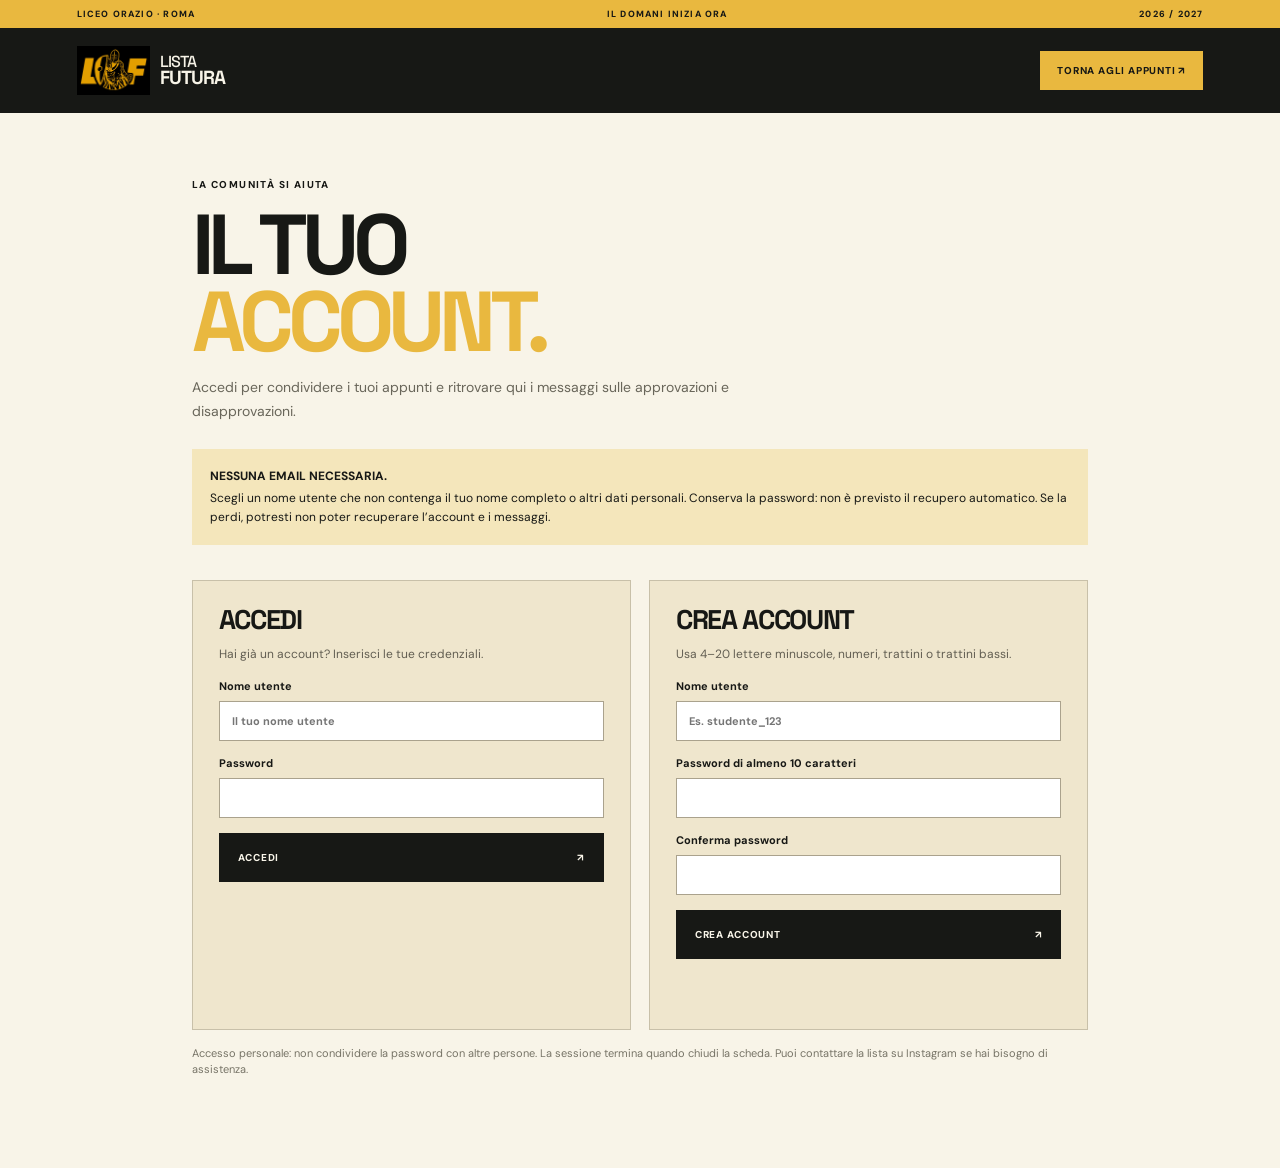
==== account.html @ fdcf146a "Add files via upload" ====
<!doctype html><html lang="it"><head><meta charset="utf-8"><meta name="viewport" content="width=device-width, initial-scale=1"><meta name="theme-color" content="#171815"><title>Account e posta — Lista Futura</title><link rel="stylesheet" href="style.css?v=20261104h"><style>
.account-wrap{max-width:1050px;margin:auto;padding:65px 6% 90px}.account-wrap h1{font-size:clamp(50px,7vw,85px);line-height:.9;letter-spacing:-.07em;margin:16px 0}.intro{font-size:14px;line-height:1.7;color:#69665a;max-width:620px}.auth-grid{display:grid;grid-template-columns:1fr 1fr;gap:18px;margin-top:35px}.auth-card{background:#efe6cd;border:1px solid #c8c0a9;padding:26px}.auth-card h2,.mail-heading h2{font-size:27px;letter-spacing:-.05em}.auth-card p{font-size:12px;line-height:1.6;color:#625e52;margin:12px 0}.auth-card label{display:block;font-size:11px;font-weight:700;margin:15px 0}.auth-card input{display:block;margin-top:8px;border:1px solid #aaa28d;background:#fff;padding:12px;width:100%}.auth-card .button{width:100%}.notice-info{margin-top:25px;padding:18px;background:#f4e6bb;font-size:12px;line-height:1.6}.notice-info strong{display:block;margin-bottom:3px}.message{min-height:20px;margin:12px 0;font-size:12px;color:#a13324}.logged-controls{display:flex;align-items:end;justify-content:space-between;gap:15px;margin-top:40px;border-bottom:1px solid #c8c0a9;padding-bottom:15px}.logged-controls button,.refresh{border:1px solid #aaa28d;background:none;padding:10px 12px;font-size:10px;font-weight:800}.mail-list{display:grid;gap:10px;margin-top:20px}.mail-card{background:#efe9d8;padding:22px}.mail-card span{font-size:10px;font-weight:800;letter-spacing:.1em}.mail-card p{font-size:14px;line-height:1.6;margin-top:10px}.empty{background:#eee8d7;text-align:center;padding:30px;font-size:13px}.mail-actions{margin-top:24px;display:flex;gap:12px;flex-wrap:wrap}.hidden{display:none!important}.auth-card button:disabled{opacity:.6}.subtle{font-size:11px;color:#777467;line-height:1.5;margin-top:15px}@media(max-width:680px){.auth-grid{grid-template-columns:1fr}.account-wrap{padding-top:45px}.logged-controls{align-items:start;flex-direction:column}}
</style></head><body><div class="topline"><span>LICEO ORAZIO · ROMA</span><span>IL DOMANI INIZIA ORA</span><span>2026 / 2027</span></div><header class="header"><a href="index.html" class="brand"><img src="assets/logo.jpg" alt="Logo Lista Futura"><span>LISTA<br><b>FUTURA</b></span></a><a class="nav-merch" href="index.html#appunti">TORNA AGLI APPUNTI ↗</a></header><main class="account-wrap"><p class="overline">LA COMUNITÀ SI AIUTA</p><h1>IL TUO<br><em>ACCOUNT.</em></h1><p class="intro">Accedi per condividere i tuoi appunti e ritrovare qui i messaggi sulle approvazioni e disapprovazioni.</p><section id="authArea"><div class="notice-info"><strong>NESSUNA EMAIL NECESSARIA.</strong>Scegli un nome utente che non contenga il tuo nome completo o altri dati personali. Conserva la password: non è previsto il recupero automatico. Se la perdi, potresti non poter recuperare l’account e i messaggi.</div><div class="auth-grid"><div class="auth-card"><h2>ACCEDI</h2><p>Hai già un account? Inserisci le tue credenziali.</p><form id="loginForm"><label>Nome utente<input id="loginUsername" autocomplete="username" required minlength="4" maxlength="20" placeholder="Il tuo nome utente"></label><label>Password<input type="password" id="loginPassword" autocomplete="current-password" required minlength="10"></label><button class="button black" type="submit">ACCEDI <span>↗</span></button></form><p id="loginError" class="message" role="alert"></p></div><div class="auth-card"><h2>CREA ACCOUNT</h2><p>Usa 4–20 lettere minuscole, numeri, trattini o trattini bassi.</p><form id="signupForm"><label>Nome utente<input id="signupUsername" autocomplete="username" required minlength="4" maxlength="20" pattern="[a-zA-Z0-9_-]{4,20}" placeholder="Es. studente_123"></label><label>Password di almeno 10 caratteri<input type="password" id="signupPassword" autocomplete="new-password" required minlength="10" maxlength="128"></label><label>Conferma password<input type="password" id="signupConfirm" autocomplete="new-password" required minlength="10" maxlength="128"></label><button class="button black" type="submit">CREA ACCOUNT <span>↗</span></button></form><p id="signupError" class="message" role="alert"></p></div></div><p class="subtle">Accesso personale: non condividere la password con altre persone. La sessione termina quando chiudi la scheda. Puoi contattare la lista su Instagram se hai bisogno di assistenza.</p></section><section id="mailArea" class="hidden"><div class="logged-controls"><div class="mail-heading"><p class="overline" id="welcome"></p><h2>LA TUA POSTA</h2></div><div><button type="button" id="refresh">AGGIORNA</button> <button type="button" id="logout">ESCI</button></div></div><p class="subtle">Qui trovi gli aggiornamenti sugli appunti inviati con questo account.</p><p id="mailError" class="message" role="status"></p><div id="mailList" class="mail-list"></div><div class="mail-actions"><a class="button black" href="index.html#appunti">VAI AGLI APPUNTI <span>↗</span></a><a class="button" href="https://www.instagram.com/lista.futura.orazio/" target="_blank" rel="noopener">CONTATTA LA LISTA <span>↗</span></a></div></section></main><script src="account-session.js?v=20261104h"></script><script src="account.js?v=20261104h"></script></body></html>
---- style.css ----
@import url('https://fonts.googleapis.com/css2?family=DM+Sans:wght@400;500;600;700&family=Space+Grotesk:wght@400;500;600;700&display=swap');
:root{--black:#171815;--yellow:#e9b83f;--light:#f4e6bb;--cream:#f8f4e8;--muted:#777467;--line:#c8c0a9}*{box-sizing:border-box}html{scroll-behavior:smooth}body{margin:0;background:var(--cream);color:var(--black);font-family:'DM Sans',Arial,sans-serif}button,input,select{font:inherit}a{color:inherit;text-decoration:none}button{cursor:pointer}img{display:block;width:100%}button:focus-visible,a:focus-visible,summary:focus-visible{outline:3px solid #bf7900;outline-offset:3px}.wrap{max-width:1440px;margin:0 auto;padding-left:6%;padding-right:6%}.section{padding-top:95px;padding-bottom:95px;scroll-margin-top:15px}.topline{height:28px;background:var(--yellow);display:flex;align-items:center;justify-content:space-between;padding:0 6%;font-size:9px;letter-spacing:.13em;font-weight:800}.header{height:85px;background:var(--black);color:var(--cream);display:flex;align-items:center;justify-content:space-between;padding:0 6%;gap:25px}.brand{display:flex;align-items:center;gap:10px;font-family:'Space Grotesk',Arial,sans-serif;font-size:16px;line-height:.9;letter-spacing:-.06em;font-weight:500}.brand b{font-size:19px}.brand img{width:73px;height:52px;object-fit:contain}.desktop-nav{display:flex;align-items:center;gap:24px;font-size:11px;font-weight:700}.desktop-nav a:hover,.underline-link:hover{color:var(--yellow)}.header-right{display:flex;align-items:center;gap:18px}.nav-merch{background:var(--yellow);color:var(--black);padding:13px 17px;font-size:10px;letter-spacing:.08em;font-weight:800;white-space:nowrap}.nav-merch span{margin-left:18px}.menu-button{display:none;color:var(--cream);border:0;background:none;font-size:25px}.mobile-nav{display:none}.hero{height:min(750px,calc(100vh - 113px));min-height:590px;position:relative;background:#24251e;color:#fff}.hero-photo{position:absolute;inset:0;background-image:url('assets/copertina.jpg');background-size:cover;background-position:center 52%}.hero-shade{position:absolute;inset:0;background:linear-gradient(90deg,rgba(14,15,13,.86) 0%,rgba(14,15,13,.58) 50%,rgba(14,15,13,.15) 100%),linear-gradient(0deg,rgba(14,15,13,.75),transparent 40%)}.hero-content{position:relative;height:100%;display:flex;flex-direction:column;justify-content:space-between}.hero-kicker,.hero-bottom{display:flex;justify-content:space-between;padding-top:28px;font-size:9px;font-weight:700;letter-spacing:.13em}.hero-bottom{padding:0 0 28px}.hero-main{padding:25px 0 40px}.overline{font-size:10px;letter-spacing:.14em;font-weight:800}.hero-main .overline{color:var(--yellow)}h1,h2,h3,p{margin:0}h1,h2,h3{font-family:'Space Grotesk',Arial,sans-serif}h1{font-size:clamp(70px,8.7vw,130px);line-height:.85;letter-spacing:-.085em;margin:22px 0 24px}h1 em,h2 em,h3 em{font-style:normal;color:var(--yellow)}.hero-main>p:not(.overline){font-size:15px;line-height:1.7;max-width:390px;color:#f1eee5}.hero-actions{display:flex;align-items:center;gap:28px;margin-top:32px}.button{display:inline-flex;justify-content:space-between;align-items:center;gap:35px;padding:16px 19px;border:0;font-size:10px;letter-spacing:.07em;font-weight:800;min-height:49px}.button.yellow{background:var(--yellow);color:var(--black)}.button.yellow:hover{background:#f4cb67}.button.black{background:var(--black);color:var(--cream)}.button.black:hover{background:#37382e}.hero-link{font-size:10px;font-weight:800;letter-spacing:.07em;border-bottom:1px solid white;padding:12px 0}.hero-link span{margin-left:20px}.marquee{overflow:hidden;background:var(--yellow);padding:16px 0;white-space:nowrap;font-family:'Space Grotesk',sans-serif;font-weight:700;letter-spacing:.08em;font-size:13px}.marquee div{width:max-content;animation:slide 30s linear infinite}.marquee span{padding:0 27px;font-size:10px}@keyframes slide{to{transform:translateX(-50%)}}.section-top{display:flex;justify-content:space-between;border-bottom:1px solid currentColor;padding-bottom:14px;font-size:10px;font-weight:800;letter-spacing:.12em}h2{font-size:clamp(48px,5.5vw,78px);line-height:.94;letter-spacing:-.07em}.about-grid{display:grid;grid-template-columns:1fr 1fr;gap:9%;padding-top:47px}.about h2{margin:17px 0 32px}.about-image{position:relative;height:410px;background:#d7c9a6;overflow:hidden}.about-image img{height:100%;object-fit:cover;object-position:center 48%}.about-image span{position:absolute;bottom:0;left:0;background:var(--yellow);padding:12px 15px;font-size:9px;letter-spacing:.1em;font-weight:800}.about-copy{padding-top:5px}.about-copy p{font-size:14px;line-height:1.85;color:#5f5e55;margin-bottom:18px}.about-copy .lead{font-size:23px;line-height:1.35;letter-spacing:-.03em;font-weight:700;color:var(--black)}.read-more{border-top:1px solid var(--line);border-bottom:1px solid var(--line);margin-top:24px}.read-more summary{cursor:pointer;list-style:none;display:flex;justify-content:space-between;padding:17px 0;font-size:10px;font-weight:800;letter-spacing:.1em}.read-more summary::-webkit-details-marker{display:none}.read-more summary span{font-size:18px;line-height:.7}.read-more[open] summary span{transform:rotate(45deg)}.read-more div{padding-top:3px}.results{margin-top:75px;padding:30px 0;border-top:1px solid var(--line);border-bottom:1px solid var(--line);display:grid;grid-template-columns:repeat(2,1fr) 1.2fr;gap:20px;align-items:center}.results div{display:flex;flex-direction:column;gap:6px}.results strong{font-family:'Space Grotesk';font-size:58px;letter-spacing:-.08em;line-height:1}.results span,.results p{font-size:10px;font-weight:800;letter-spacing:.09em}.results p{line-height:1.7;color:#7b7869}.candidates{display:grid;grid-template-columns:1fr 1.3fr;gap:10%;margin-top:75px}.candidates h3{font-size:42px;letter-spacing:-.06em;line-height:1;margin-top:15px}.candidate-list>div{display:grid;grid-template-columns:35px 1fr auto;gap:10px;align-items:center;padding:14px 0;border-bottom:1px solid var(--line)}.candidate-list span,.candidate-list small{font-size:10px;font-weight:700;color:#817d6c;letter-spacing:.06em}.candidate-list strong{font-size:14px}.proposals{background:var(--light)}.proposal-heading{display:grid;grid-template-columns:1fr .8fr;gap:12%;padding:55px 0 48px}.proposal-heading h2{margin-top:16px;font-size:clamp(56px,7vw,102px)}.proposal-heading>div:last-child p{font-size:14px;line-height:1.8;margin-bottom:14px}.proposal-heading>div:last-child strong{font-size:11px;letter-spacing:.12em}.proposal-grid{display:grid;grid-template-columns:repeat(3,1fr);border-top:1px solid #b8aa85;border-left:1px solid #b8aa85}.proposal-grid article{padding:25px;min-height:270px;border-right:1px solid #b8aa85;border-bottom:1px solid #b8aa85}.proposal-grid article>span{font-size:9px;font-weight:800;letter-spacing:.12em}.proposal-grid h3{font-size:31px;letter-spacing:-.06em;line-height:.95;margin:32px 0 14px}.proposal-grid p{font-size:12px;color:#625c4c;line-height:1.7;max-width:300px}.cup-section{display:grid;grid-template-columns:1fr 1fr;min-height:650px;background:var(--black);color:var(--cream)}.cup-image{position:relative;min-height:550px;overflow:hidden}.cup-image img{position:absolute;height:100%;width:100%;object-fit:cover;object-position:center}.cup-copy{padding:80px 12% 80px 10%;display:flex;flex-direction:column;justify-content:center}.cup-copy .overline{color:var(--yellow)}.cup-copy h2{font-size:clamp(65px,7vw,100px);margin:20px 0}.cup-copy>p:not(.overline){font-size:14px;line-height:1.8;color:#c7c4b7;max-width:420px}.cup-dates{margin:33px 0}.cup-dates div{display:flex;justify-content:space-between;gap:15px;padding:13px 0;border-bottom:1px solid #54554c;font-size:10px;letter-spacing:.05em}.cup-dates span{color:#b3b1a5}.cup-dates strong{text-align:right}.cup-copy .button{align-self:flex-start}.merch-heading,.notes-heading,.news-heading{display:flex;justify-content:space-between;align-items:end;gap:40px;margin:48px 0 38px}.merch-heading h2,.notes-heading h2,.news-heading h2{margin-top:15px}.merch-heading>p,.notes-heading>p{max-width:310px;font-size:14px;line-height:1.7;color:#706e62}.product-grid{display:grid;grid-template-columns:repeat(3,1fr);gap:18px}.product-photo{height:365px;position:relative;background:white;overflow:hidden}.product-photo img{height:100%;width:100%;object-fit:contain}.product-photo>span{position:absolute;top:15px;left:15px;font-size:9px;letter-spacing:.1em;font-weight:800}.product-meta{display:flex;justify-content:space-between;align-items:end;padding:20px 0 13px}.product-meta small{font-size:9px;font-weight:800;letter-spacing:.12em;color:#898578}.product-meta h3{font-size:23px;letter-spacing:-.05em;margin-top:6px}.product-meta>strong{font-family:'Space Grotesk';font-size:20px}.product-switch{display:flex;gap:8px}.product-switch button{border:1px solid #bdb7a5;background:transparent;font-size:9px;font-weight:800;padding:8px 12px}.product-switch button.active{background:var(--black);color:white;border-color:var(--black)}.merch-contact{margin-top:40px;padding:22px 25px;background:var(--light);display:flex;align-items:center;justify-content:space-between;gap:20px}.merch-contact strong{font-family:'Space Grotesk';font-size:18px;letter-spacing:-.03em}.merch-contact p{font-size:12px;line-height:1.5;margin-top:6px}.unavailable{opacity:.58;cursor:not-allowed}.conventions{background:var(--yellow)}.convention-grid{display:grid;grid-template-columns:1fr 1fr;gap:12%;align-items:center}.convention-grid h2{font-size:clamp(60px,6vw,92px);margin:20px 0}.convention-grid h2 em{color:var(--cream)}.convention-grid>div:first-child>p:not(.overline){font-size:15px;line-height:1.7;max-width:380px;margin-bottom:26px}.card-art{background:var(--black);color:var(--yellow);min-height:285px;transform:rotate(-3deg);padding:35px;display:flex;flex-direction:column;justify-content:space-between;box-shadow:12px 12px 0 rgba(28,28,20,.17)}.card-art>span{font-family:'Space Grotesk';font-size:clamp(25px,3vw,44px);line-height:.95;font-weight:700;letter-spacing:-.06em}.card-art div{display:flex;align-items:end;justify-content:space-between}.card-art b{font-family:'Space Grotesk';font-size:56px;line-height:.8;font-style:italic;letter-spacing:-.1em}.card-art small{font-size:9px;font-weight:800;letter-spacing:.1em;line-height:1.5;text-align:right}.convention-note{font-size:9px;font-weight:800;letter-spacing:.1em;margin-top:35px}.notice{background:var(--light);padding:15px;font-size:12px;line-height:1.5;margin-bottom:22px}.notes-toolbar{display:flex;justify-content:space-between;align-items:center;gap:15px;margin-bottom:20px}.filters{display:flex;flex-wrap:wrap;gap:7px}.filter{background:transparent;border:1px solid #bcb7a4;padding:10px 14px;font-size:11px}.filter.active,.filter:hover{background:var(--black);color:#fff;border-color:var(--black)}.add-note{white-space:nowrap}.note-grid{display:grid;grid-template-columns:repeat(3,1fr);gap:12px}.note-card{background:#eee9d9;min-height:165px;padding:20px;display:flex;flex-direction:column}.note-top{display:flex;justify-content:space-between;align-items:center}.note-subject{font-size:9px;letter-spacing:.1em;font-weight:800;text-transform:uppercase;background:var(--yellow);padding:7px}.note-icon{font-weight:700}.note-card h3{font-size:20px;letter-spacing:-.04em;margin:18px 0 6px}.note-card p{font-size:11px;color:#777467;overflow-wrap:anywhere}.note-actions{margin-top:auto;padding-top:16px;display:flex;gap:15px}.note-actions a,.note-actions button{border:0;padding:0;background:none;font-size:10px;font-weight:700;text-decoration:underline}.note-actions button{color:#934126}.empty-state{grid-column:1/-1;text-align:center;background:#eee9d9;padding:35px;font-size:13px}.news{background:#ece4d1}.news-heading{align-items:end}.underline-link{font-size:10px;font-weight:800;letter-spacing:.06em;border-bottom:1px solid;padding-bottom:8px}.news-grid{display:grid;grid-template-columns:repeat(3,1fr);gap:17px}.news-grid article{background:var(--cream)}.news-grid img{height:260px;object-fit:cover}.news-grid article:nth-child(2) img{object-position:center 48%}.news-grid article:nth-child(3) img{object-position:center 25%}.news-grid article>div{padding:22px}.news-grid span{font-size:9px;font-weight:800;letter-spacing:.09em;color:#898373}.news-grid h3{font-size:22px;letter-spacing:-.05em;line-height:1.05;margin:15px 0 12px}.news-grid p{font-size:12px;line-height:1.6;color:#716e60}.closing{background:var(--black);color:var(--cream);padding:80px 0}.closing-inner{display:flex;align-items:end;justify-content:space-between;gap:25px}.closing h2{font-size:clamp(58px,7vw,100px);margin:16px 0}.closing-inner>div>p:last-child{color:#c3c0b4;font-size:14px}.footer{background:var(--cream);min-height:150px;display:flex;align-items:center;justify-content:space-between;gap:20px}.footer .brand img{background:black}.footer p,.footer>a:not(.brand),.footer>span{font-size:9px;font-weight:800;letter-spacing:.1em;line-height:1.7}.footer>span{color:#8c897d}.overlay{position:fixed;inset:0;background:rgba(0,0,0,.65);z-index:20;visibility:hidden;opacity:0;transition:.2s}.overlay.visible{visibility:visible;opacity:1}.modal{position:fixed;left:50%;top:50%;transform:translate(-50%,-45%);width:min(480px,calc(100% - 30px));max-height:90vh;overflow:auto;background:var(--cream);z-index:21;padding:30px;visibility:hidden;opacity:0;transition:.2s}.modal.open{visibility:visible;opacity:1;transform:translate(-50%,-50%)}.modal-head{display:flex;justify-content:space-between;border-bottom:1px solid var(--line);padding-bottom:20px}.modal h2{font-size:35px;margin-top:10px}.close{border:0;background:none;font-size:32px;line-height:1}.modal-info{font-size:12px;line-height:1.6;color:#716e60;margin:20px 0}.modal label{display:block;font-size:11px;font-weight:700;margin:16px 0}.modal label small{font-weight:400}.modal input,.modal select{display:block;width:100%;padding:12px;margin-top:8px;border:1px solid #bdb7a5;background:white}.modal input[type=file]{font-size:11px}.modal form>.button{width:100%}.toast{position:fixed;bottom:20px;left:50%;transform:translate(-50%,15px);background:var(--black);color:white;padding:13px 20px;font-size:12px;z-index:30;opacity:0;transition:.2s;pointer-events:none}.toast.show{opacity:1;transform:translate(-50%,0)}
@media(max-width:1100px){.desktop-nav{gap:13px;font-size:10px}.header{padding:0 4%}.wrap{padding-left:5%;padding-right:5%}.product-photo{height:300px}}
@media(max-width:760px){.topline span:first-child,.topline span:last-child{display:none}.topline{justify-content:center}.header{height:72px}.brand img{width:62px;height:44px}.desktop-nav{display:none}.menu-button{display:block}.mobile-nav{background:var(--black);color:var(--cream);padding:15px 5% 25px;grid-template-columns:1fr 1fr;gap:18px;font-size:12px;font-weight:700}.mobile-nav.open{display:grid}.hero{height:650px;min-height:0}.hero-photo{background-position:60% center}.hero-shade{background:linear-gradient(90deg,rgba(14,15,13,.78),rgba(14,15,13,.35)),linear-gradient(0deg,rgba(14,15,13,.7),transparent 55%)}.hero h1{font-size:clamp(60px,12.5vw,90px)}.hero-kicker,.hero-bottom{font-size:8px}.hero-kicker span:last-child{display:none}.hero-actions{gap:18px}.hero-link{font-size:9px}.section{padding-top:65px;padding-bottom:65px}.about-grid{grid-template-columns:1fr;gap:28px;padding-top:35px}.about-image{height:350px}.results{grid-template-columns:repeat(2,1fr);gap:10px;margin-top:45px}.results strong{font-size:42px}.results span{font-size:8px}.results p{grid-column:1/-1;margin-top:10px}.candidates{grid-template-columns:1fr;gap:25px;margin-top:50px}.proposal-heading{grid-template-columns:1fr;gap:25px;padding:38px 0}.proposal-grid{grid-template-columns:1fr 1fr}.proposal-grid article{min-height:230px;padding:20px}.proposal-grid h3{font-size:26px;margin:25px 0 12px}.cup-section{grid-template-columns:1fr}.cup-image{min-height:370px;max-height:400px}.cup-copy{padding:55px 6%}.merch-heading,.notes-heading,.news-heading{display:block;margin:35px 0 25px}.merch-heading>p,.notes-heading>p{margin-top:18px}.product-grid{gap:10px}.product-photo{height:190px}.product-meta h3{font-size:17px}.product-meta>strong{font-size:16px}.product-meta small{font-size:8px}.product-switch button{padding:8px;font-size:8px}.merch-contact{flex-direction:column;align-items:start}.merch-contact .button{width:100%}.convention-grid{grid-template-columns:1fr;gap:40px}.card-art{margin:0 8px}.notes-toolbar{align-items:start;flex-direction:column}.note-grid{grid-template-columns:1fr 1fr}.news-heading .underline-link{display:inline-block;margin-top:25px}.news-grid{grid-template-columns:1fr}.news-grid img{height:280px}.closing-inner{align-items:start;flex-direction:column}.closing .button{margin-top:10px}.footer{padding-top:30px;padding-bottom:30px;display:grid;grid-template-columns:1fr 1fr}.footer>span{text-align:right}}
@media(max-width:430px){.header .brand span{display:none}.hero h1{font-size:58px}.hero-actions{align-items:start;flex-direction:column}.hero-link{padding-top:0}.hero-bottom span:first-child{display:none}.hero-bottom{justify-content:end}.proposal-grid{grid-template-columns:1fr}.proposal-grid article{min-height:0}.product-grid{grid-template-columns:1fr}.product-photo{height:340px}.product{padding-bottom:18px}.note-grid{grid-template-columns:1fr}.section-top{font-size:8px;gap:10px}.section-top span:last-child{text-align:right}.candidate-list strong{font-size:12px}}
@media(prefers-reduced-motion:reduce){html{scroll-behavior:auto}.marquee div{animation:none}}
.news-grid article:nth-child(3) img{object-fit:contain;object-position:center;background:#171815}
.modal .consent-label{display:flex;align-items:flex-start;gap:10px;font-weight:400;line-height:1.5}.modal .consent-label input{width:auto;flex:none;margin:2px 0 0}.modal button:disabled{opacity:.6;cursor:wait}.note-actions a[aria-disabled=true]{pointer-events:none;opacity:.6}

.file-help{display:block;margin-top:7px;color:#716e60;font-size:11px;font-weight:400;line-height:1.4}.selected-files{font-size:11px;color:#716e60;margin:8px 0 14px}.selected-files div{display:flex;justify-content:space-between;gap:15px;padding:7px 0;border-bottom:1px solid #d5cebb}.selected-files span{overflow-wrap:anywhere}.selected-files button{border:0;background:none;text-decoration:underline;font-size:11px;color:#934126}.note-actions{flex-wrap:wrap}

/* Collegamenti rapidi per desktop e telefono. */
.hero-actions{flex-wrap:wrap}.back-to-top{position:fixed;right:20px;bottom:20px;z-index:9;width:48px;height:48px;display:flex;align-items:center;justify-content:center;background:var(--yellow);border:2px solid var(--black);color:var(--black);font-size:25px;font-weight:700;line-height:1;box-shadow:3px 3px 0 var(--black);transition:transform .15s,background .15s}.back-to-top:hover{background:#f4cb67;transform:translateY(-3px)}@media(max-width:430px){.back-to-top{right:14px;bottom:14px;width:43px;height:43px;font-size:23px}.hero-actions{gap:14px}.hero-actions .hero-link{padding-bottom:5px}}

.notes-admin-link{margin:0 0 20px;font-size:11px;color:#716e60}.notes-admin-link a{margin-left:6px;font-weight:800;letter-spacing:.05em;color:#171815;border-bottom:1px solid;padding-bottom:3px}
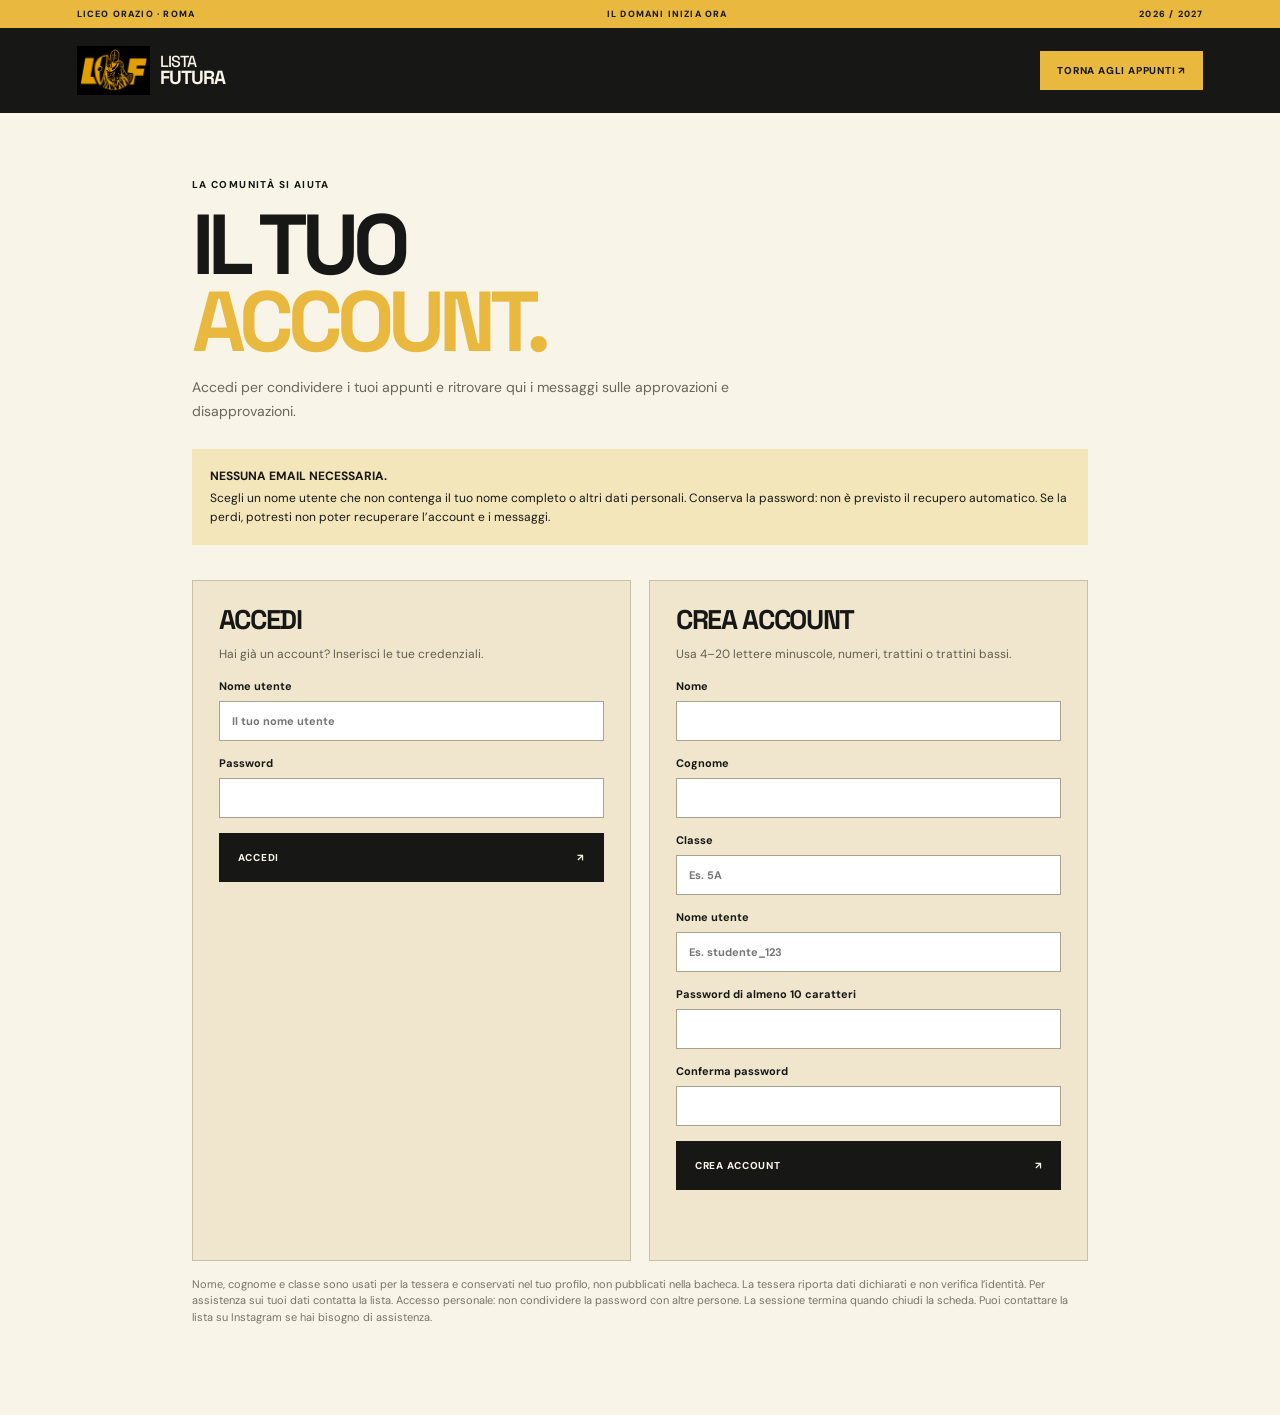
==== commit 934ac481: "Add files via upload" ====
--- a/account.html
+++ b/account.html
@@ -1,3 +1,4 @@
-<!doctype html><html lang="it"><head><meta charset="utf-8"><meta name="viewport" content="width=device-width, initial-scale=1"><meta name="theme-color" content="#171815"><title>Account e posta — Lista Futura</title><link rel="stylesheet" href="style.css?v=20261104h"><style>
+<!doctype html><html lang="it"><head><meta charset="utf-8"><meta name="viewport" content="width=device-width, initial-scale=1"><meta name="theme-color" content="#171815"><title>Account e posta — Lista Futura</title><link rel="stylesheet" href="style.css?v=20261105b"><style>
 .account-wrap{max-width:1050px;margin:auto;padding:65px 6% 90px}.account-wrap h1{font-size:clamp(50px,7vw,85px);line-height:.9;letter-spacing:-.07em;margin:16px 0}.intro{font-size:14px;line-height:1.7;color:#69665a;max-width:620px}.auth-grid{display:grid;grid-template-columns:1fr 1fr;gap:18px;margin-top:35px}.auth-card{background:#efe6cd;border:1px solid #c8c0a9;padding:26px}.auth-card h2,.mail-heading h2{font-size:27px;letter-spacing:-.05em}.auth-card p{font-size:12px;line-height:1.6;color:#625e52;margin:12px 0}.auth-card label{display:block;font-size:11px;font-weight:700;margin:15px 0}.auth-card input{display:block;margin-top:8px;border:1px solid #aaa28d;background:#fff;padding:12px;width:100%}.auth-card .button{width:100%}.notice-info{margin-top:25px;padding:18px;background:#f4e6bb;font-size:12px;line-height:1.6}.notice-info strong{display:block;margin-bottom:3px}.message{min-height:20px;margin:12px 0;font-size:12px;color:#a13324}.logged-controls{display:flex;align-items:end;justify-content:space-between;gap:15px;margin-top:40px;border-bottom:1px solid #c8c0a9;padding-bottom:15px}.logged-controls button,.refresh{border:1px solid #aaa28d;background:none;padding:10px 12px;font-size:10px;font-weight:800}.mail-list{display:grid;gap:10px;margin-top:20px}.mail-card{background:#efe9d8;padding:22px}.mail-card span{font-size:10px;font-weight:800;letter-spacing:.1em}.mail-card p{font-size:14px;line-height:1.6;margin-top:10px}.empty{background:#eee8d7;text-align:center;padding:30px;font-size:13px}.mail-actions{margin-top:24px;display:flex;gap:12px;flex-wrap:wrap}.hidden{display:none!important}.auth-card button:disabled{opacity:.6}.subtle{font-size:11px;color:#777467;line-height:1.5;margin-top:15px}@media(max-width:680px){.auth-grid{grid-template-columns:1fr}.account-wrap{padding-top:45px}.logged-controls{align-items:start;flex-direction:column}}
-</style></head><body><div class="topline"><span>LICEO ORAZIO · ROMA</span><span>IL DOMANI INIZIA ORA</span><span>2026 / 2027</span></div><header class="header"><a href="index.html" class="brand"><img src="assets/logo.jpg" alt="Logo Lista Futura"><span>LISTA<br><b>FUTURA</b></span></a><a class="nav-merch" href="index.html#appunti">TORNA AGLI APPUNTI ↗</a></header><main class="account-wrap"><p class="overline">LA COMUNITÀ SI AIUTA</p><h1>IL TUO<br><em>ACCOUNT.</em></h1><p class="intro">Accedi per condividere i tuoi appunti e ritrovare qui i messaggi sulle approvazioni e disapprovazioni.</p><section id="authArea"><div class="notice-info"><strong>NESSUNA EMAIL NECESSARIA.</strong>Scegli un nome utente che non contenga il tuo nome completo o altri dati personali. Conserva la password: non è previsto il recupero automatico. Se la perdi, potresti non poter recuperare l’account e i messaggi.</div><div class="auth-grid"><div class="auth-card"><h2>ACCEDI</h2><p>Hai già un account? Inserisci le tue credenziali.</p><form id="loginForm"><label>Nome utente<input id="loginUsername" autocomplete="username" required minlength="4" maxlength="20" placeholder="Il tuo nome utente"></label><label>Password<input type="password" id="loginPassword" autocomplete="current-password" required minlength="10"></label><button class="button black" type="submit">ACCEDI <span>↗</span></button></form><p id="loginError" class="message" role="alert"></p></div><div class="auth-card"><h2>CREA ACCOUNT</h2><p>Usa 4–20 lettere minuscole, numeri, trattini o trattini bassi.</p><form id="signupForm"><label>Nome utente<input id="signupUsername" autocomplete="username" required minlength="4" maxlength="20" pattern="[a-zA-Z0-9_-]{4,20}" placeholder="Es. studente_123"></label><label>Password di almeno 10 caratteri<input type="password" id="signupPassword" autocomplete="new-password" required minlength="10" maxlength="128"></label><label>Conferma password<input type="password" id="signupConfirm" autocomplete="new-password" required minlength="10" maxlength="128"></label><button class="button black" type="submit">CREA ACCOUNT <span>↗</span></button></form><p id="signupError" class="message" role="alert"></p></div></div><p class="subtle">Accesso personale: non condividere la password con altre persone. La sessione termina quando chiudi la scheda. Puoi contattare la lista su Instagram se hai bisogno di assistenza.</p></section><section id="mailArea" class="hidden"><div class="logged-controls"><div class="mail-heading"><p class="overline" id="welcome"></p><h2>LA TUA POSTA</h2></div><div><button type="button" id="refresh">AGGIORNA</button> <button type="button" id="logout">ESCI</button></div></div><p class="subtle">Qui trovi gli aggiornamenti sugli appunti inviati con questo account.</p><p id="mailError" class="message" role="status"></p><div id="mailList" class="mail-list"></div><div class="mail-actions"><a class="button black" href="index.html#appunti">VAI AGLI APPUNTI <span>↗</span></a><a class="button" href="https://www.instagram.com/lista.futura.orazio/" target="_blank" rel="noopener">CONTATTA LA LISTA <span>↗</span></a></div></section></main><script src="account-session.js?v=20261104h"></script><script src="account.js?v=20261104h"></script></body></html>
+.profile-form{display:grid;grid-template-columns:1fr 1fr 1fr;gap:12px;margin-top:15px}.profile-form label{font-size:11px;font-weight:700}.profile-form input{display:block;width:100%;padding:11px;margin-top:7px;border:1px solid #aaa28d}.profile-form button{grid-column:1/-1;justify-self:start}.profile-form .message{grid-column:1/-1}.school-card{background:#181915;color:#f5e9c7;padding:25px;margin-top:25px;border-radius:8px;box-shadow:0 12px 28px #0002}.school-card-head{display:flex;justify-content:space-between;align-items:center;border-bottom:1px solid #ffffff55;padding-bottom:14px;font-size:10px;font-weight:800;letter-spacing:.12em}.school-card-head b{font-size:26px;color:#e4c856}.school-card-body{display:grid;grid-template-columns:1fr 1fr;gap:20px;padding:25px 0}.school-card small{font-size:9px;letter-spacing:.13em;color:#e4c856;display:block}.school-card h3{font-size:clamp(23px,4vw,38px);margin:10px 0}.school-card-partners{display:grid;gap:8px}.school-card-partners strong{font-size:16px}.school-card>p{font-size:10px;color:#b9b29b}.edit-profile{margin-top:14px;background:transparent;color:#f5e9c7;border:1px solid #b9b29b;padding:8px 10px;font-size:10px;font-weight:800}@media(max-width:680px){.profile-form{grid-template-columns:1fr}.profile-form button,.profile-form .message{grid-column:auto}.school-card-body{grid-template-columns:1fr 1fr}}
+</style></head><body><div class="topline"><span>LICEO ORAZIO · ROMA</span><span>IL DOMANI INIZIA ORA</span><span>2026 / 2027</span></div><header class="header"><a href="index.html" class="brand"><img src="assets/logo.jpg" alt="Logo Lista Futura"><span>LISTA<br><b>FUTURA</b></span></a><a class="nav-merch" href="index.html#appunti">TORNA AGLI APPUNTI ↗</a></header><main class="account-wrap"><p class="overline">LA COMUNITÀ SI AIUTA</p><h1>IL TUO<br><em>ACCOUNT.</em></h1><p class="intro">Accedi per condividere i tuoi appunti e ritrovare qui i messaggi sulle approvazioni e disapprovazioni.</p><section id="authArea"><div class="notice-info"><strong>NESSUNA EMAIL NECESSARIA.</strong>Scegli un nome utente che non contenga il tuo nome completo o altri dati personali. Conserva la password: non è previsto il recupero automatico. Se la perdi, potresti non poter recuperare l’account e i messaggi.</div><div class="auth-grid"><div class="auth-card"><h2>ACCEDI</h2><p>Hai già un account? Inserisci le tue credenziali.</p><form id="loginForm"><label>Nome utente<input id="loginUsername" autocomplete="username" required minlength="4" maxlength="20" placeholder="Il tuo nome utente"></label><label>Password<input type="password" id="loginPassword" autocomplete="current-password" required minlength="10"></label><button class="button black" type="submit">ACCEDI <span>↗</span></button></form><p id="loginError" class="message" role="alert"></p></div><div class="auth-card"><h2>CREA ACCOUNT</h2><p>Usa 4–20 lettere minuscole, numeri, trattini o trattini bassi.</p><form id="signupForm"><label>Nome<input id="signupNome" autocomplete="given-name" required maxlength="70"></label><label>Cognome<input id="signupCognome" autocomplete="family-name" required maxlength="70"></label><label>Classe<input id="signupClasse" required maxlength="12" pattern="[1-5][a-zA-Z]{1,3}" placeholder="Es. 5A"></label><label>Nome utente<input id="signupUsername" autocomplete="username" required minlength="4" maxlength="20" pattern="[a-zA-Z0-9_-]{4,20}" placeholder="Es. studente_123"></label><label>Password di almeno 10 caratteri<input type="password" id="signupPassword" autocomplete="new-password" required minlength="10" maxlength="128"></label><label>Conferma password<input type="password" id="signupConfirm" autocomplete="new-password" required minlength="10" maxlength="128"></label><button class="button black" type="submit">CREA ACCOUNT <span>↗</span></button></form><p id="signupError" class="message" role="alert"></p></div></div><p class="subtle">Nome, cognome e classe sono usati per la tessera e conservati nel tuo profilo, non pubblicati nella bacheca. La tessera riporta dati dichiarati e non verifica l’identità. Per assistenza sui tuoi dati contatta la lista. Accesso personale: non condividere la password con altre persone. La sessione termina quando chiudi la scheda. Puoi contattare la lista su Instagram se hai bisogno di assistenza.</p></section><section id="mailArea" class="hidden"><div class="logged-controls"><div class="mail-heading"><p class="overline" id="welcome"></p><h2>LA TUA POSTA</h2></div><div><button type="button" id="refresh">AGGIORNA</button> <button type="button" id="logout">ESCI</button></div></div><section class="profile-form-wrap hidden" id="profileMissing"><div class="notice-info"><strong>COMPLETA IL TUO PROFILO</strong>Per visualizzare la tua card, inserisci nome, cognome e classe. Questi dati non sono pubblicati nella bacheca.</div><form id="profileForm" class="profile-form"><label>Nome<input id="profileNome" autocomplete="given-name" maxlength="70" required></label><label>Cognome<input id="profileCognome" autocomplete="family-name" maxlength="70" required></label><label>Classe<input id="profileClasse" pattern="[1-5][a-zA-Z]{1,3}" maxlength="12" placeholder="Es. 5A" required></label><button type="submit" class="button black">SALVA PROFILO ↗</button><p id="profileError" class="message" role="alert"></p></form></section><section class="school-card hidden" id="schoolCard" aria-label="Card digitale delle convenzioni"><div class="school-card-head"><span>LISTA FUTURA · ORAZIO</span><b>LF</b></div><div class="school-card-body"><div><small>CARD DIGITALE</small><h3 id="cardName"></h3><p id="cardClass"></p></div><div class="school-card-partners"><small>CONVENZIONI</small><strong>Windrose</strong><strong>SmashTag</strong></div></div><p>Dati dichiarati dall’utente, identità non verificata.</p><button class="edit-profile" type="button" id="editProfile">MODIFICA PROFILO</button></section><p class="subtle">Qui trovi la tua card e gli aggiornamenti sugli appunti inviati con questo account.</p><p id="mailError" class="message" role="status"></p><div id="mailList" class="mail-list"></div><div class="mail-actions"><a class="button black" href="index.html#appunti">VAI AGLI APPUNTI <span>↗</span></a><a class="button" href="https://www.instagram.com/lista.futura.orazio/" target="_blank" rel="noopener">CONTATTA LA LISTA <span>↗</span></a></div></section></main><script src="account-session.js?v=20261105b"></script><script src="account.js?v=20261105b"></script></body></html>
--- a/style.css
+++ b/style.css
@@ -13,3 +13,7 @@
 .hero-actions{flex-wrap:wrap}.back-to-top{position:fixed;right:20px;bottom:20px;z-index:9;width:48px;height:48px;display:flex;align-items:center;justify-content:center;background:var(--yellow);border:2px solid var(--black);color:var(--black);font-size:25px;font-weight:700;line-height:1;box-shadow:3px 3px 0 var(--black);transition:transform .15s,background .15s}.back-to-top:hover{background:#f4cb67;transform:translateY(-3px)}@media(max-width:430px){.back-to-top{right:14px;bottom:14px;width:43px;height:43px;font-size:23px}.hero-actions{gap:14px}.hero-actions .hero-link{padding-bottom:5px}}
 
 .notes-admin-link{margin:0 0 20px;font-size:11px;color:#716e60}.notes-admin-link a{margin-left:6px;font-weight:800;letter-spacing:.05em;color:#171815;border-bottom:1px solid;padding-bottom:3px}
+
+/* Navigazione rapida e nuove sezioni */
+.section-cta{margin-top:32px}.convention-list{display:flex;align-items:center;gap:22px;flex-wrap:wrap;margin-top:38px}.convention-list span{font-size:10px;font-weight:800;letter-spacing:.12em}.convention-list strong{font-size:18px}.convention-list a{font-size:11px;font-weight:800;border-bottom:1px solid}.mobile-section-bar{display:none}.inner-page{max-width:1300px;margin:auto;padding:70px 6% 100px}.inner-page h1{font-size:clamp(55px,8vw,100px);line-height:.92;letter-spacing:-.07em;margin:18px 0}.inner-page .intro-copy{font-size:14px;color:#706e62;line-height:1.6;margin:20px 0 35px}.inner-page .product-grid,.inner-page .news-grid{margin-top:40px}.page-back{font-size:11px;font-weight:800;border-bottom:1px solid;padding-bottom:5px}.news-placeholder{height:240px;background:#e4c856;display:grid;place-items:center;font-size:48px;font-weight:900;color:#191914}.news-grid img{width:100%}.product-meta h3{line-height:1.1}.site-footer{margin-top:40px}.admin-links{display:flex;gap:12px;flex-wrap:wrap;margin-top:24px}
+@media(max-width:760px){body.has-section-bar{padding-top:50px}.mobile-section-bar{position:fixed;top:0;left:0;right:0;height:50px;z-index:1000;background:#171815;color:#f1e6c7;display:flex;align-items:center;gap:12px;padding:0 5%;border-bottom:2px solid #e5c756;box-shadow:0 2px 8px #0003}.mobile-section-bar label{font-size:9px;letter-spacing:.14em;font-weight:800;white-space:nowrap;color:#e9ce72}.mobile-section-bar select{appearance:none;flex:1;min-width:0;background:transparent;color:#fff;border:0;padding:10px 0;font-size:14px;font-weight:700}.mobile-section-bar option{color:#171815;background:white}.mobile-section-bar span{color:#e9ce72}.section,.cup-section,#inizio{scroll-margin-top:52px}.convention-list{align-items:flex-start;flex-direction:column;gap:13px}.inner-page{padding-top:45px}.inner-page .news-grid{grid-template-columns:1fr}}
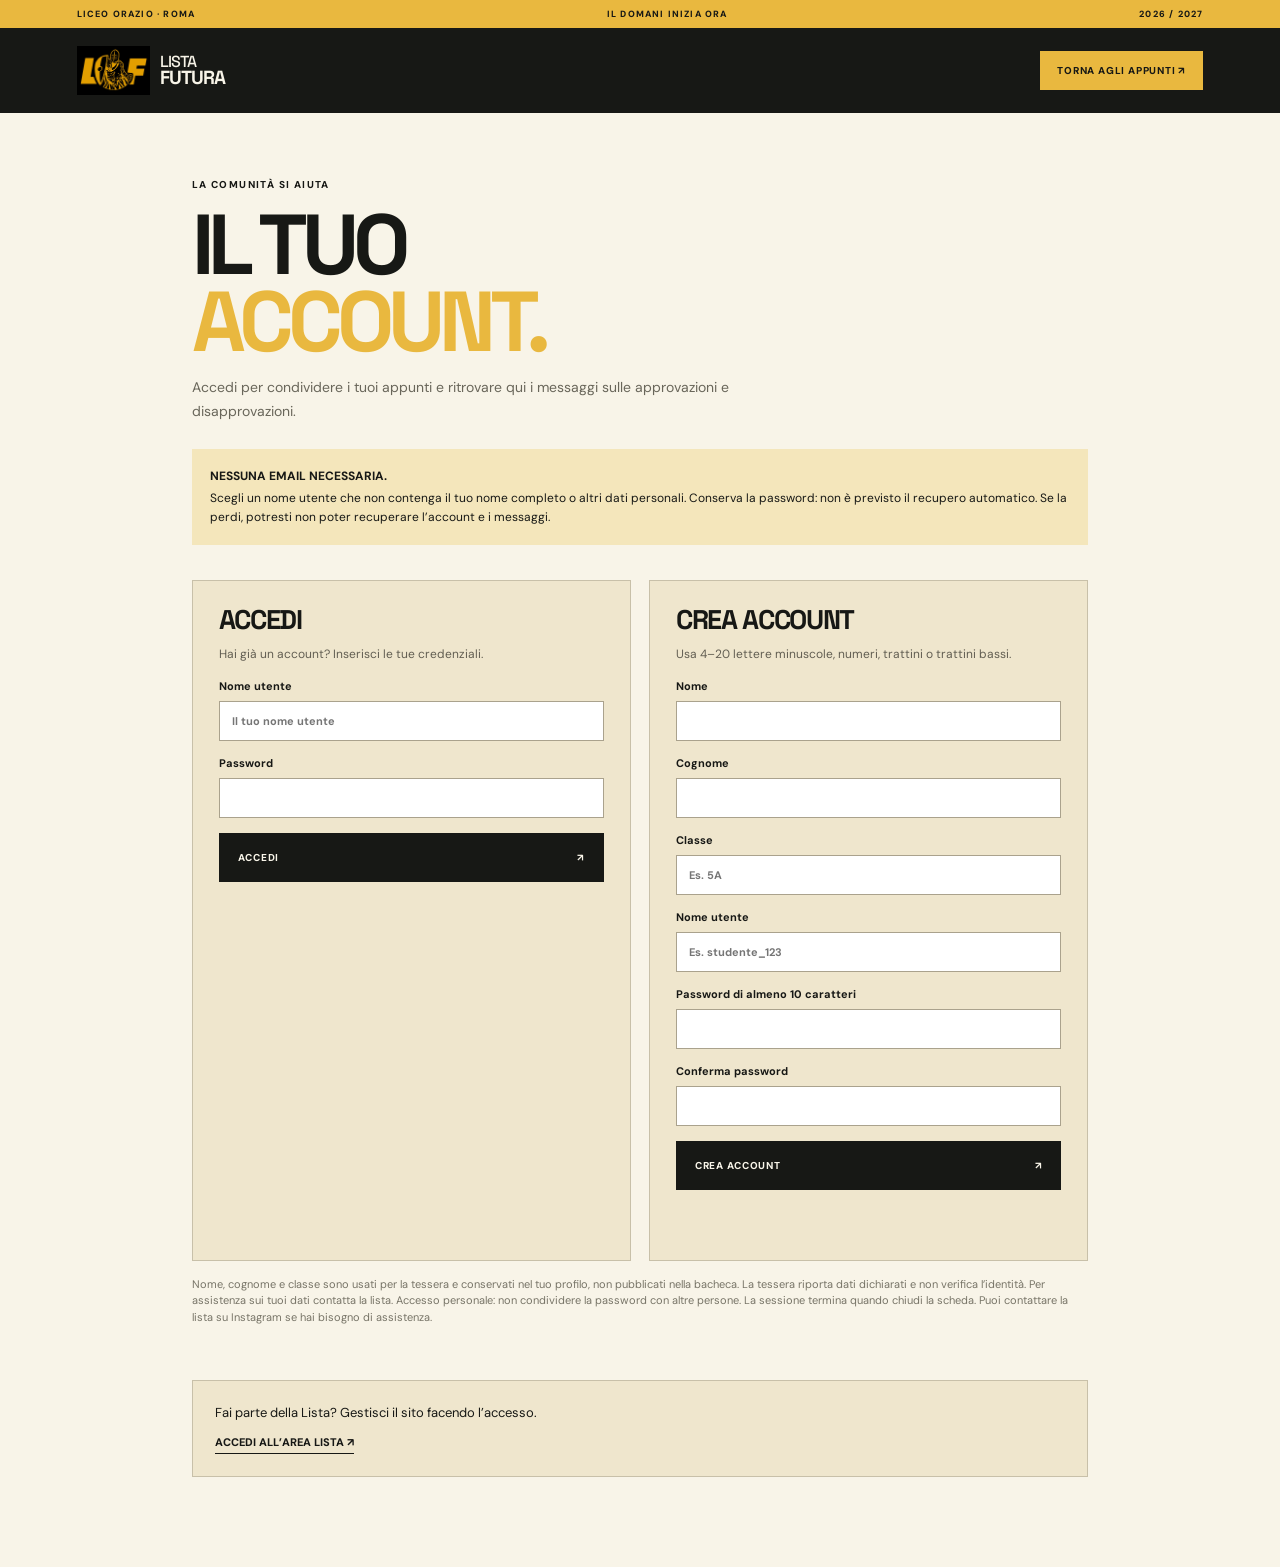
==== commit 85834185: "Add files via upload" ====
--- a/account.html
+++ b/account.html
@@ -1,4 +1,4 @@
-<!doctype html><html lang="it"><head><meta charset="utf-8"><meta name="viewport" content="width=device-width, initial-scale=1"><meta name="theme-color" content="#171815"><title>Account e posta — Lista Futura</title><link rel="stylesheet" href="style.css?v=20261105b"><style>
+<!doctype html><html lang="it"><head><meta charset="utf-8"><meta name="viewport" content="width=device-width, initial-scale=1"><meta name="theme-color" content="#171815"><title>Account e posta — Lista Futura</title><link rel="stylesheet" href="style.css?v=20261105c"><style>
 .account-wrap{max-width:1050px;margin:auto;padding:65px 6% 90px}.account-wrap h1{font-size:clamp(50px,7vw,85px);line-height:.9;letter-spacing:-.07em;margin:16px 0}.intro{font-size:14px;line-height:1.7;color:#69665a;max-width:620px}.auth-grid{display:grid;grid-template-columns:1fr 1fr;gap:18px;margin-top:35px}.auth-card{background:#efe6cd;border:1px solid #c8c0a9;padding:26px}.auth-card h2,.mail-heading h2{font-size:27px;letter-spacing:-.05em}.auth-card p{font-size:12px;line-height:1.6;color:#625e52;margin:12px 0}.auth-card label{display:block;font-size:11px;font-weight:700;margin:15px 0}.auth-card input{display:block;margin-top:8px;border:1px solid #aaa28d;background:#fff;padding:12px;width:100%}.auth-card .button{width:100%}.notice-info{margin-top:25px;padding:18px;background:#f4e6bb;font-size:12px;line-height:1.6}.notice-info strong{display:block;margin-bottom:3px}.message{min-height:20px;margin:12px 0;font-size:12px;color:#a13324}.logged-controls{display:flex;align-items:end;justify-content:space-between;gap:15px;margin-top:40px;border-bottom:1px solid #c8c0a9;padding-bottom:15px}.logged-controls button,.refresh{border:1px solid #aaa28d;background:none;padding:10px 12px;font-size:10px;font-weight:800}.mail-list{display:grid;gap:10px;margin-top:20px}.mail-card{background:#efe9d8;padding:22px}.mail-card span{font-size:10px;font-weight:800;letter-spacing:.1em}.mail-card p{font-size:14px;line-height:1.6;margin-top:10px}.empty{background:#eee8d7;text-align:center;padding:30px;font-size:13px}.mail-actions{margin-top:24px;display:flex;gap:12px;flex-wrap:wrap}.hidden{display:none!important}.auth-card button:disabled{opacity:.6}.subtle{font-size:11px;color:#777467;line-height:1.5;margin-top:15px}@media(max-width:680px){.auth-grid{grid-template-columns:1fr}.account-wrap{padding-top:45px}.logged-controls{align-items:start;flex-direction:column}}
-.profile-form{display:grid;grid-template-columns:1fr 1fr 1fr;gap:12px;margin-top:15px}.profile-form label{font-size:11px;font-weight:700}.profile-form input{display:block;width:100%;padding:11px;margin-top:7px;border:1px solid #aaa28d}.profile-form button{grid-column:1/-1;justify-self:start}.profile-form .message{grid-column:1/-1}.school-card{background:#181915;color:#f5e9c7;padding:25px;margin-top:25px;border-radius:8px;box-shadow:0 12px 28px #0002}.school-card-head{display:flex;justify-content:space-between;align-items:center;border-bottom:1px solid #ffffff55;padding-bottom:14px;font-size:10px;font-weight:800;letter-spacing:.12em}.school-card-head b{font-size:26px;color:#e4c856}.school-card-body{display:grid;grid-template-columns:1fr 1fr;gap:20px;padding:25px 0}.school-card small{font-size:9px;letter-spacing:.13em;color:#e4c856;display:block}.school-card h3{font-size:clamp(23px,4vw,38px);margin:10px 0}.school-card-partners{display:grid;gap:8px}.school-card-partners strong{font-size:16px}.school-card>p{font-size:10px;color:#b9b29b}.edit-profile{margin-top:14px;background:transparent;color:#f5e9c7;border:1px solid #b9b29b;padding:8px 10px;font-size:10px;font-weight:800}@media(max-width:680px){.profile-form{grid-template-columns:1fr}.profile-form button,.profile-form .message{grid-column:auto}.school-card-body{grid-template-columns:1fr 1fr}}
-</style></head><body><div class="topline"><span>LICEO ORAZIO · ROMA</span><span>IL DOMANI INIZIA ORA</span><span>2026 / 2027</span></div><header class="header"><a href="index.html" class="brand"><img src="assets/logo.jpg" alt="Logo Lista Futura"><span>LISTA<br><b>FUTURA</b></span></a><a class="nav-merch" href="index.html#appunti">TORNA AGLI APPUNTI ↗</a></header><main class="account-wrap"><p class="overline">LA COMUNITÀ SI AIUTA</p><h1>IL TUO<br><em>ACCOUNT.</em></h1><p class="intro">Accedi per condividere i tuoi appunti e ritrovare qui i messaggi sulle approvazioni e disapprovazioni.</p><section id="authArea"><div class="notice-info"><strong>NESSUNA EMAIL NECESSARIA.</strong>Scegli un nome utente che non contenga il tuo nome completo o altri dati personali. Conserva la password: non è previsto il recupero automatico. Se la perdi, potresti non poter recuperare l’account e i messaggi.</div><div class="auth-grid"><div class="auth-card"><h2>ACCEDI</h2><p>Hai già un account? Inserisci le tue credenziali.</p><form id="loginForm"><label>Nome utente<input id="loginUsername" autocomplete="username" required minlength="4" maxlength="20" placeholder="Il tuo nome utente"></label><label>Password<input type="password" id="loginPassword" autocomplete="current-password" required minlength="10"></label><button class="button black" type="submit">ACCEDI <span>↗</span></button></form><p id="loginError" class="message" role="alert"></p></div><div class="auth-card"><h2>CREA ACCOUNT</h2><p>Usa 4–20 lettere minuscole, numeri, trattini o trattini bassi.</p><form id="signupForm"><label>Nome<input id="signupNome" autocomplete="given-name" required maxlength="70"></label><label>Cognome<input id="signupCognome" autocomplete="family-name" required maxlength="70"></label><label>Classe<input id="signupClasse" required maxlength="12" pattern="[1-5][a-zA-Z]{1,3}" placeholder="Es. 5A"></label><label>Nome utente<input id="signupUsername" autocomplete="username" required minlength="4" maxlength="20" pattern="[a-zA-Z0-9_-]{4,20}" placeholder="Es. studente_123"></label><label>Password di almeno 10 caratteri<input type="password" id="signupPassword" autocomplete="new-password" required minlength="10" maxlength="128"></label><label>Conferma password<input type="password" id="signupConfirm" autocomplete="new-password" required minlength="10" maxlength="128"></label><button class="button black" type="submit">CREA ACCOUNT <span>↗</span></button></form><p id="signupError" class="message" role="alert"></p></div></div><p class="subtle">Nome, cognome e classe sono usati per la tessera e conservati nel tuo profilo, non pubblicati nella bacheca. La tessera riporta dati dichiarati e non verifica l’identità. Per assistenza sui tuoi dati contatta la lista. Accesso personale: non condividere la password con altre persone. La sessione termina quando chiudi la scheda. Puoi contattare la lista su Instagram se hai bisogno di assistenza.</p></section><section id="mailArea" class="hidden"><div class="logged-controls"><div class="mail-heading"><p class="overline" id="welcome"></p><h2>LA TUA POSTA</h2></div><div><button type="button" id="refresh">AGGIORNA</button> <button type="button" id="logout">ESCI</button></div></div><section class="profile-form-wrap hidden" id="profileMissing"><div class="notice-info"><strong>COMPLETA IL TUO PROFILO</strong>Per visualizzare la tua card, inserisci nome, cognome e classe. Questi dati non sono pubblicati nella bacheca.</div><form id="profileForm" class="profile-form"><label>Nome<input id="profileNome" autocomplete="given-name" maxlength="70" required></label><label>Cognome<input id="profileCognome" autocomplete="family-name" maxlength="70" required></label><label>Classe<input id="profileClasse" pattern="[1-5][a-zA-Z]{1,3}" maxlength="12" placeholder="Es. 5A" required></label><button type="submit" class="button black">SALVA PROFILO ↗</button><p id="profileError" class="message" role="alert"></p></form></section><section class="school-card hidden" id="schoolCard" aria-label="Card digitale delle convenzioni"><div class="school-card-head"><span>LISTA FUTURA · ORAZIO</span><b>LF</b></div><div class="school-card-body"><div><small>CARD DIGITALE</small><h3 id="cardName"></h3><p id="cardClass"></p></div><div class="school-card-partners"><small>CONVENZIONI</small><strong>Windrose</strong><strong>SmashTag</strong></div></div><p>Dati dichiarati dall’utente, identità non verificata.</p><button class="edit-profile" type="button" id="editProfile">MODIFICA PROFILO</button></section><p class="subtle">Qui trovi la tua card e gli aggiornamenti sugli appunti inviati con questo account.</p><p id="mailError" class="message" role="status"></p><div id="mailList" class="mail-list"></div><div class="mail-actions"><a class="button black" href="index.html#appunti">VAI AGLI APPUNTI <span>↗</span></a><a class="button" href="https://www.instagram.com/lista.futura.orazio/" target="_blank" rel="noopener">CONTATTA LA LISTA <span>↗</span></a></div></section></main><script src="account-session.js?v=20261105b"></script><script src="account.js?v=20261105b"></script></body></html>
+.profile-form{display:grid;grid-template-columns:1fr 1fr 1fr;gap:12px;margin-top:15px}.profile-form label{font-size:11px;font-weight:700}.profile-form input{display:block;width:100%;padding:11px;margin-top:7px;border:1px solid #aaa28d}.profile-form button{grid-column:1/-1;justify-self:start}.profile-form .message{grid-column:1/-1}.school-card{background:#181915;color:#f5e9c7;padding:25px;margin-top:25px;border-radius:8px;box-shadow:0 12px 28px #0002}.school-card-head{display:flex;justify-content:space-between;align-items:center;border-bottom:1px solid #ffffff55;padding-bottom:14px;font-size:10px;font-weight:800;letter-spacing:.12em}.school-card-head b{font-size:26px;color:#e4c856}.school-card-body{display:grid;grid-template-columns:1fr 1fr;gap:20px;padding:25px 0}.school-card small{font-size:9px;letter-spacing:.13em;color:#e4c856;display:block}.school-card h3{font-size:clamp(23px,4vw,38px);margin:10px 0}.school-card-partners{display:grid;gap:8px}.school-card-partners strong{font-size:16px;display:block;margin-top:8px}.lista-entry{margin-top:55px;padding:22px;background:#efe6cd;border:1px solid #c8c0a9}.lista-entry p{font-size:13px;line-height:1.5}.lista-entry a{display:inline-block;margin-top:12px;font-size:11px;font-weight:800;border-bottom:1px solid;padding-bottom:4px}.school-card>p{font-size:10px;color:#b9b29b}.edit-profile{margin-top:14px;background:transparent;color:#f5e9c7;border:1px solid #b9b29b;padding:8px 10px;font-size:10px;font-weight:800}@media(max-width:680px){.profile-form{grid-template-columns:1fr}.profile-form button,.profile-form .message{grid-column:auto}.school-card-body{grid-template-columns:1fr 1fr}}
+</style></head><body><div class="topline"><span>LICEO ORAZIO · ROMA</span><span>IL DOMANI INIZIA ORA</span><span>2026 / 2027</span></div><header class="header"><a href="index.html" class="brand"><img src="assets/logo.jpg" alt="Logo Lista Futura"><span>LISTA<br><b>FUTURA</b></span></a><a class="nav-merch" href="index.html#appunti">TORNA AGLI APPUNTI ↗</a></header><main class="account-wrap"><p class="overline">LA COMUNITÀ SI AIUTA</p><h1>IL TUO<br><em>ACCOUNT.</em></h1><p class="intro">Accedi per condividere i tuoi appunti e ritrovare qui i messaggi sulle approvazioni e disapprovazioni.</p><section id="authArea"><div class="notice-info"><strong>NESSUNA EMAIL NECESSARIA.</strong>Scegli un nome utente che non contenga il tuo nome completo o altri dati personali. Conserva la password: non è previsto il recupero automatico. Se la perdi, potresti non poter recuperare l’account e i messaggi.</div><div class="auth-grid"><div class="auth-card"><h2>ACCEDI</h2><p>Hai già un account? Inserisci le tue credenziali.</p><form id="loginForm"><label>Nome utente<input id="loginUsername" autocomplete="username" required minlength="4" maxlength="20" placeholder="Il tuo nome utente"></label><label>Password<input type="password" id="loginPassword" autocomplete="current-password" required minlength="10"></label><button class="button black" type="submit">ACCEDI <span>↗</span></button></form><p id="loginError" class="message" role="alert"></p></div><div class="auth-card"><h2>CREA ACCOUNT</h2><p>Usa 4–20 lettere minuscole, numeri, trattini o trattini bassi.</p><form id="signupForm"><label>Nome<input id="signupNome" autocomplete="given-name" required maxlength="70"></label><label>Cognome<input id="signupCognome" autocomplete="family-name" required maxlength="70"></label><label>Classe<input id="signupClasse" required maxlength="12" pattern="[1-5][a-zA-Z]{1,3}" placeholder="Es. 5A"></label><label>Nome utente<input id="signupUsername" autocomplete="username" required minlength="4" maxlength="20" pattern="[a-zA-Z0-9_-]{4,20}" placeholder="Es. studente_123"></label><label>Password di almeno 10 caratteri<input type="password" id="signupPassword" autocomplete="new-password" required minlength="10" maxlength="128"></label><label>Conferma password<input type="password" id="signupConfirm" autocomplete="new-password" required minlength="10" maxlength="128"></label><button class="button black" type="submit">CREA ACCOUNT <span>↗</span></button></form><p id="signupError" class="message" role="alert"></p></div></div><p class="subtle">Nome, cognome e classe sono usati per la tessera e conservati nel tuo profilo, non pubblicati nella bacheca. La tessera riporta dati dichiarati e non verifica l’identità. Per assistenza sui tuoi dati contatta la lista. Accesso personale: non condividere la password con altre persone. La sessione termina quando chiudi la scheda. Puoi contattare la lista su Instagram se hai bisogno di assistenza.</p></section><section id="mailArea" class="hidden"><div class="logged-controls"><div class="mail-heading"><p class="overline" id="welcome"></p><h2>LA TUA POSTA</h2></div><div><button type="button" id="refresh">AGGIORNA</button> <button type="button" id="logout">ESCI</button></div></div><section class="profile-form-wrap hidden" id="profileMissing"><div class="notice-info"><strong>COMPLETA IL TUO PROFILO</strong>Per visualizzare la tua card, inserisci nome, cognome e classe. Questi dati non sono pubblicati nella bacheca.</div><form id="profileForm" class="profile-form"><label>Nome<input id="profileNome" autocomplete="given-name" maxlength="70" required></label><label>Cognome<input id="profileCognome" autocomplete="family-name" maxlength="70" required></label><label>Classe<input id="profileClasse" pattern="[1-5][a-zA-Z]{1,3}" maxlength="12" placeholder="Es. 5A" required></label><button type="submit" class="button black">SALVA PROFILO ↗</button><p id="profileError" class="message" role="alert"></p></form></section><section class="school-card hidden" id="schoolCard" aria-label="Card digitale delle convenzioni"><div class="school-card-head"><span>LISTA FUTURA · ORAZIO</span><b>LF</b></div><div class="school-card-body"><div><small>CARD DIGITALE</small><h3 id="cardName"></h3><p id="cardClass"></p></div><div class="school-card-partners"><small>CONVENZIONI</small><div data-card-conventions>Caricamento convenzioni...</div></div></div><p>Dati dichiarati dall’utente, identità non verificata.</p><button class="edit-profile" type="button" id="editProfile">MODIFICA PROFILO</button></section><p class="subtle">Qui trovi la tua card e gli aggiornamenti sugli appunti inviati con questo account.</p><p id="mailError" class="message" role="status"></p><div id="mailList" class="mail-list"></div><div class="mail-actions"><a class="button black" href="index.html#appunti">VAI AGLI APPUNTI <span>↗</span></a><a class="button" href="https://www.instagram.com/lista.futura.orazio/" target="_blank" rel="noopener">CONTATTA LA LISTA <span>↗</span></a></div></section><div class="lista-entry"><p>Fai parte della Lista? Gestisci il sito facendo l’accesso.</p><a href="gestione-sito.html">ACCEDI ALL’AREA LISTA ↗</a></div></main><script src="contenuti.js?v=20261105c"></script><script src="account-session.js?v=20261105c"></script><script src="account.js?v=20261105c"></script></body></html>
--- a/style.css
+++ b/style.css
@@ -17,3 +17,6 @@
 /* Navigazione rapida e nuove sezioni */
 .section-cta{margin-top:32px}.convention-list{display:flex;align-items:center;gap:22px;flex-wrap:wrap;margin-top:38px}.convention-list span{font-size:10px;font-weight:800;letter-spacing:.12em}.convention-list strong{font-size:18px}.convention-list a{font-size:11px;font-weight:800;border-bottom:1px solid}.mobile-section-bar{display:none}.inner-page{max-width:1300px;margin:auto;padding:70px 6% 100px}.inner-page h1{font-size:clamp(55px,8vw,100px);line-height:.92;letter-spacing:-.07em;margin:18px 0}.inner-page .intro-copy{font-size:14px;color:#706e62;line-height:1.6;margin:20px 0 35px}.inner-page .product-grid,.inner-page .news-grid{margin-top:40px}.page-back{font-size:11px;font-weight:800;border-bottom:1px solid;padding-bottom:5px}.news-placeholder{height:240px;background:#e4c856;display:grid;place-items:center;font-size:48px;font-weight:900;color:#191914}.news-grid img{width:100%}.product-meta h3{line-height:1.1}.site-footer{margin-top:40px}.admin-links{display:flex;gap:12px;flex-wrap:wrap;margin-top:24px}
 @media(max-width:760px){body.has-section-bar{padding-top:50px}.mobile-section-bar{position:fixed;top:0;left:0;right:0;height:50px;z-index:1000;background:#171815;color:#f1e6c7;display:flex;align-items:center;gap:12px;padding:0 5%;border-bottom:2px solid #e5c756;box-shadow:0 2px 8px #0003}.mobile-section-bar label{font-size:9px;letter-spacing:.14em;font-weight:800;white-space:nowrap;color:#e9ce72}.mobile-section-bar select{appearance:none;flex:1;min-width:0;background:transparent;color:#fff;border:0;padding:10px 0;font-size:14px;font-weight:700}.mobile-section-bar option{color:#171815;background:white}.mobile-section-bar span{color:#e9ce72}.section,.cup-section,#inizio{scroll-margin-top:52px}.convention-list{align-items:flex-start;flex-direction:column;gap:13px}.inner-page{padding-top:45px}.inner-page .news-grid{grid-template-columns:1fr}}
+
+/* Iscrizione e contenuti aggiornabili */
+.signup-banner{background:#e8cf76;padding:35px 0}.signup-banner-inner{display:flex;align-items:center;justify-content:space-between;gap:25px}.signup-banner span{font-size:10px;font-weight:800;letter-spacing:.12em}.signup-banner h2{font-size:30px;letter-spacing:-.05em;margin:8px 0}.signup-banner p{font-size:13px;line-height:1.6;max-width:650px}.signup-banner .button{white-space:nowrap}.convention-names{display:flex;gap:22px;flex-wrap:wrap}.school-card-partners [data-card-conventions]{display:grid;gap:5px}.cup-dates strong{line-height:1.3}.cup-dates p{font-size:12px;margin-top:5px}.product-photo .no-product-image{height:100%;display:grid;place-items:center;background:#eee8d7;color:#807a6c;font-size:12px}.product-switch button:disabled{opacity:.4}.catalog-count{font-size:9px}.product-grid .empty-state{width:100%}@media(max-width:760px){.signup-banner-inner{align-items:flex-start;flex-direction:column}.signup-banner h2{font-size:27px}.convention-names{display:flex;flex-wrap:wrap;gap:12px}.cup-copy h2{font-size:clamp(40px,10vw,70px)}}
